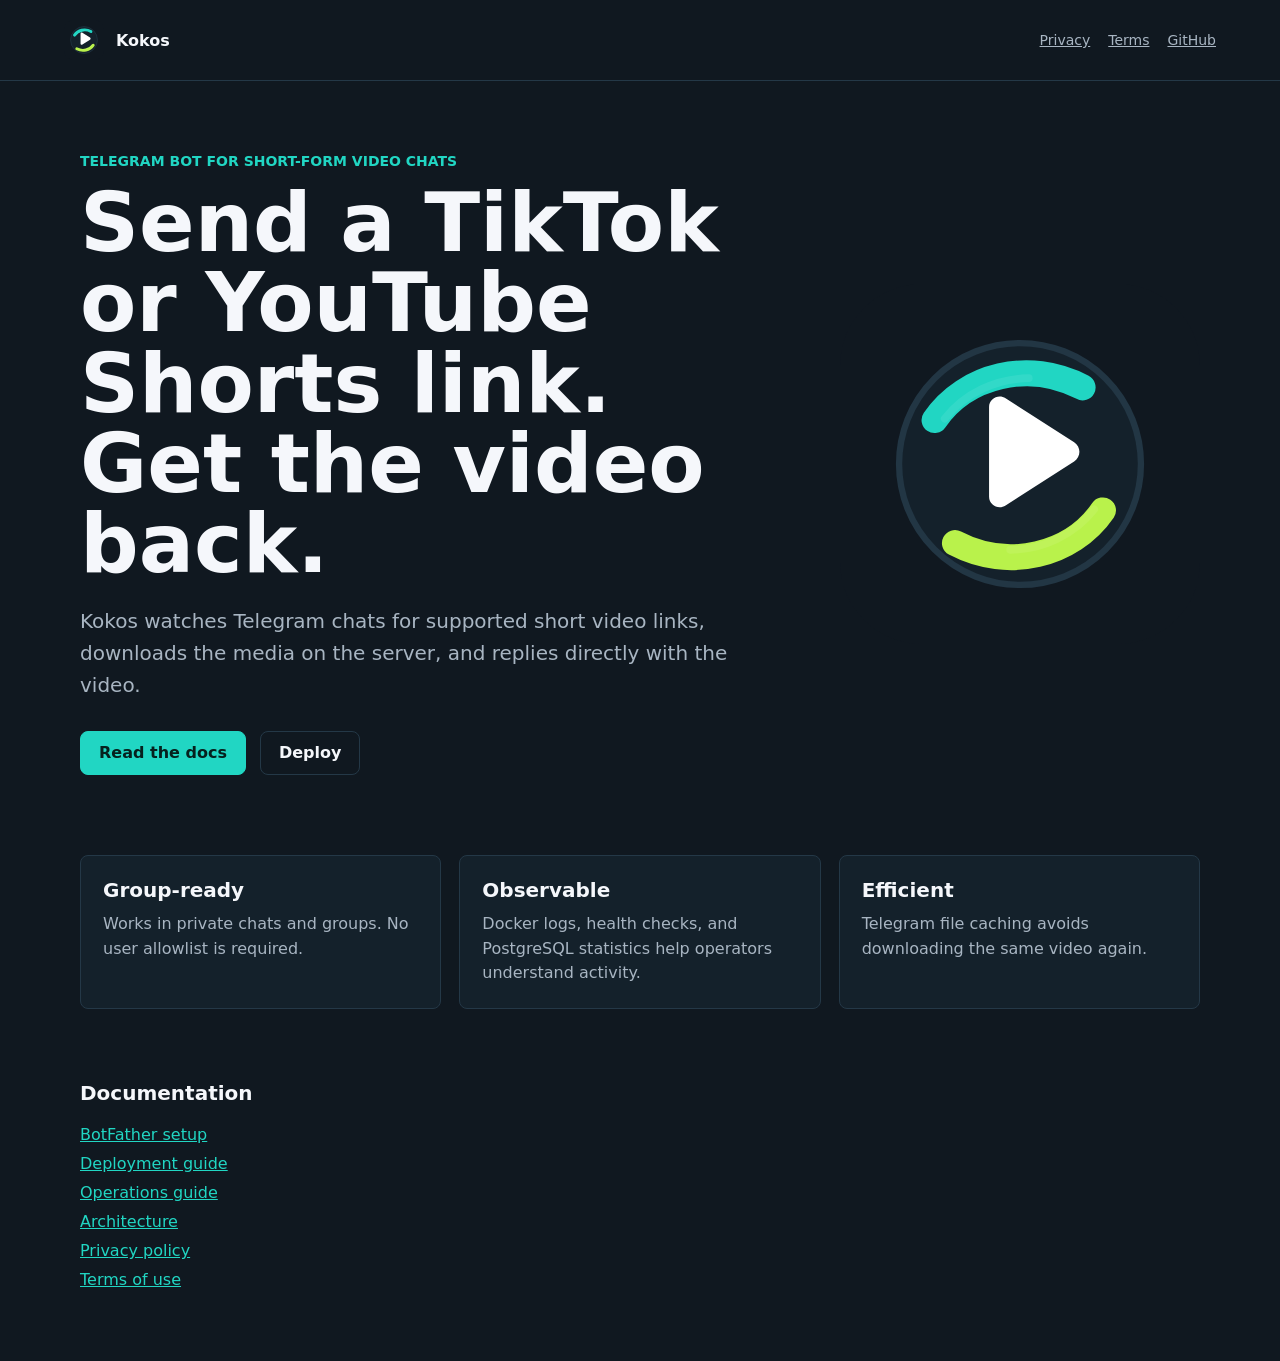
==== docs/index.html @ 9644456c "Polish repository documentation" ====
<!doctype html>
<html lang="en">
  <head>
    <meta charset="utf-8">
    <meta name="viewport" content="width=device-width, initial-scale=1">
    <title>Kokos - Telegram Short Video Bot</title>
    <meta name="description" content="Kokos replies to TikTok and YouTube Shorts links with the actual video in Telegram chats.">
    <link rel="stylesheet" href="./styles.css">
  </head>
  <body>
    <header class="topbar">
      <div class="brand">
        <img src="../assets/kokoclip-logo.svg" alt="Kokos logo">
        <span>Kokos</span>
      </div>
      <nav>
        <a href="./privacy.html">Privacy</a>
        <a href="./terms.html">Terms</a>
        <a href="https://github.com/">GitHub</a>
      </nav>
    </header>

    <main>
      <section class="hero">
        <div>
          <p class="eyebrow">Telegram bot for short-form video chats</p>
          <h1>Send a TikTok or YouTube Shorts link. Get the video back.</h1>
          <p class="lead">Kokos watches Telegram chats for supported short video links, downloads the media on the server, and replies directly with the video.</p>
          <div class="actions">
            <a class="button primary" href="../README.md">Read the docs</a>
            <a class="button secondary" href="./deployment.html">Deploy</a>
          </div>
        </div>
        <img class="hero-logo" src="../assets/kokoclip-logo.svg" alt="">
      </section>

      <section class="grid">
        <article>
          <h2>Group-ready</h2>
          <p>Works in private chats and groups. No user allowlist is required.</p>
        </article>
        <article>
          <h2>Observable</h2>
          <p>Docker logs, health checks, and PostgreSQL statistics help operators understand activity.</p>
        </article>
        <article>
          <h2>Efficient</h2>
          <p>Telegram file caching avoids downloading the same video again.</p>
        </article>
      </section>

      <section class="docs-list">
        <h2>Documentation</h2>
        <a href="./botfather.html">BotFather setup</a>
        <a href="./deployment.html">Deployment guide</a>
        <a href="./operations.html">Operations guide</a>
        <a href="./architecture.html">Architecture</a>
        <a href="./privacy.html">Privacy policy</a>
        <a href="./terms.html">Terms of use</a>
      </section>
    </main>
  </body>
</html>
---- docs/styles.css ----
:root {
  color-scheme: dark;
  --bg: #101820;
  --panel: #14212b;
  --line: #243847;
  --text: #f5f7fb;
  --muted: #a8b5c2;
  --cyan: #21d6c3;
  --lime: #b9f24b;
}

* {
  box-sizing: border-box;
}

body {
  margin: 0;
  background: var(--bg);
  color: var(--text);
  font-family: Inter, ui-sans-serif, system-ui, -apple-system, BlinkMacSystemFont, "Segoe UI", sans-serif;
}

a {
  color: inherit;
}

.topbar {
  display: flex;
  align-items: center;
  justify-content: space-between;
  gap: 24px;
  padding: 20px clamp(20px, 5vw, 72px);
  border-bottom: 1px solid var(--line);
}

.brand {
  display: flex;
  align-items: center;
  gap: 12px;
  font-weight: 800;
}

.brand img {
  width: 40px;
  height: 40px;
}

nav {
  display: flex;
  gap: 18px;
  color: var(--muted);
  font-size: 14px;
}

main {
  width: min(1120px, calc(100% - 40px));
  margin: 0 auto;
}

.hero {
  min-height: 68vh;
  display: grid;
  grid-template-columns: minmax(0, 1fr) 360px;
  align-items: center;
  gap: 48px;
  padding: 72px 0 56px;
}

.eyebrow {
  margin: 0 0 14px;
  color: var(--cyan);
  font-size: 14px;
  font-weight: 700;
  text-transform: uppercase;
}

h1 {
  margin: 0;
  max-width: 760px;
  font-size: clamp(44px, 7vw, 82px);
  line-height: 0.98;
  letter-spacing: 0;
}

.lead {
  max-width: 650px;
  color: var(--muted);
  font-size: 20px;
  line-height: 1.6;
}

.actions {
  display: flex;
  gap: 14px;
  flex-wrap: wrap;
  margin-top: 30px;
}

.button {
  display: inline-flex;
  align-items: center;
  min-height: 44px;
  padding: 0 18px;
  border: 1px solid var(--line);
  border-radius: 8px;
  text-decoration: none;
  font-weight: 700;
}

.primary {
  background: var(--cyan);
  color: #06211e;
  border-color: var(--cyan);
}

.secondary {
  background: transparent;
}

.hero-logo {
  width: min(100%, 360px);
  aspect-ratio: 1;
}

.grid {
  display: grid;
  grid-template-columns: repeat(3, minmax(0, 1fr));
  gap: 18px;
  padding: 24px 0 48px;
}

article {
  border: 1px solid var(--line);
  border-radius: 8px;
  padding: 22px;
  background: var(--panel);
}

article h2,
.docs-list h2 {
  margin: 0 0 10px;
  font-size: 20px;
}

article p {
  margin: 0;
  color: var(--muted);
  line-height: 1.55;
}

.docs-list {
  display: grid;
  gap: 10px;
  padding: 24px 0 72px;
}

.docs-list a {
  color: var(--cyan);
}

@media (max-width: 820px) {
  .topbar,
  nav {
    align-items: flex-start;
    flex-direction: column;
  }

  .hero,
  .grid {
    grid-template-columns: 1fr;
  }

  .hero {
    padding-top: 48px;
  }

  .hero-logo {
    width: 220px;
  }
}
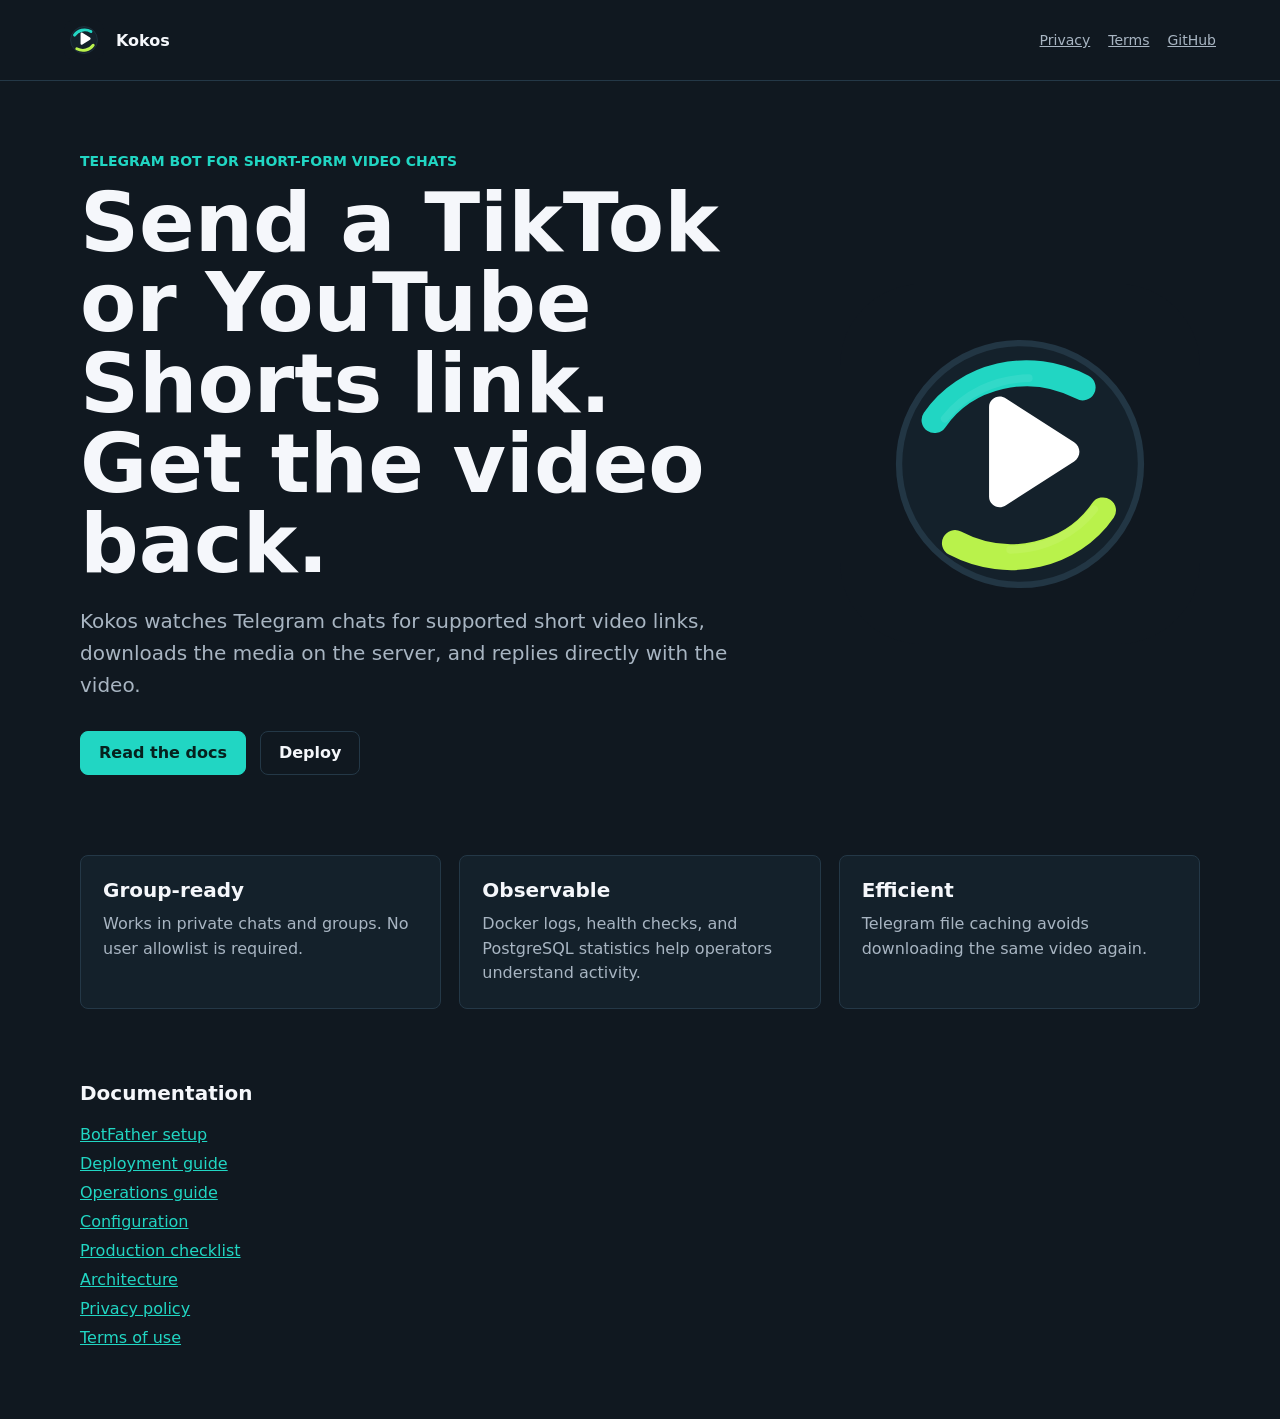
==== commit 4fb2bebc: "Elevate repository presentation" ====
--- a/docs/index.html
+++ b/docs/index.html
@@ -10,13 +10,13 @@
   <body>
     <header class="topbar">
       <div class="brand">
-        <img src="../assets/kokoclip-logo.svg" alt="Kokos logo">
+        <img src="./assets/kokoclip-logo.svg" alt="Kokos logo">
         <span>Kokos</span>
       </div>
       <nav>
         <a href="./privacy.html">Privacy</a>
         <a href="./terms.html">Terms</a>
-        <a href="https://github.com/">GitHub</a>
+        <a href="https://github.com/Oleksii1221/Kokos">GitHub</a>
       </nav>
     </header>
 
@@ -27,11 +27,11 @@
           <h1>Send a TikTok or YouTube Shorts link. Get the video back.</h1>
           <p class="lead">Kokos watches Telegram chats for supported short video links, downloads the media on the server, and replies directly with the video.</p>
           <div class="actions">
-            <a class="button primary" href="../README.md">Read the docs</a>
+            <a class="button primary" href="https://github.com/Oleksii1221/Kokos#readme">Read the docs</a>
             <a class="button secondary" href="./deployment.html">Deploy</a>
           </div>
         </div>
-        <img class="hero-logo" src="../assets/kokoclip-logo.svg" alt="">
+        <img class="hero-logo" src="./assets/kokoclip-logo.svg" alt="">
       </section>
 
       <section class="grid">
@@ -54,6 +54,8 @@
         <a href="./botfather.html">BotFather setup</a>
         <a href="./deployment.html">Deployment guide</a>
         <a href="./operations.html">Operations guide</a>
+        <a href="./configuration.html">Configuration</a>
+        <a href="./production-checklist.html">Production checklist</a>
         <a href="./architecture.html">Architecture</a>
         <a href="./privacy.html">Privacy policy</a>
         <a href="./terms.html">Terms of use</a>
--- a/docs/styles.css
+++ b/docs/styles.css
@@ -154,6 +154,21 @@
   padding: 24px 0 72px;
 }
 
+.docs-list p,
+.docs-list li,
+pre {
+  color: var(--muted);
+  line-height: 1.65;
+}
+
+pre {
+  overflow: auto;
+  padding: 16px;
+  border: 1px solid var(--line);
+  border-radius: 8px;
+  background: #0b1218;
+}
+
 .docs-list a {
   color: var(--cyan);
 }
@@ -178,4 +193,3 @@
     width: 220px;
   }
 }
-
